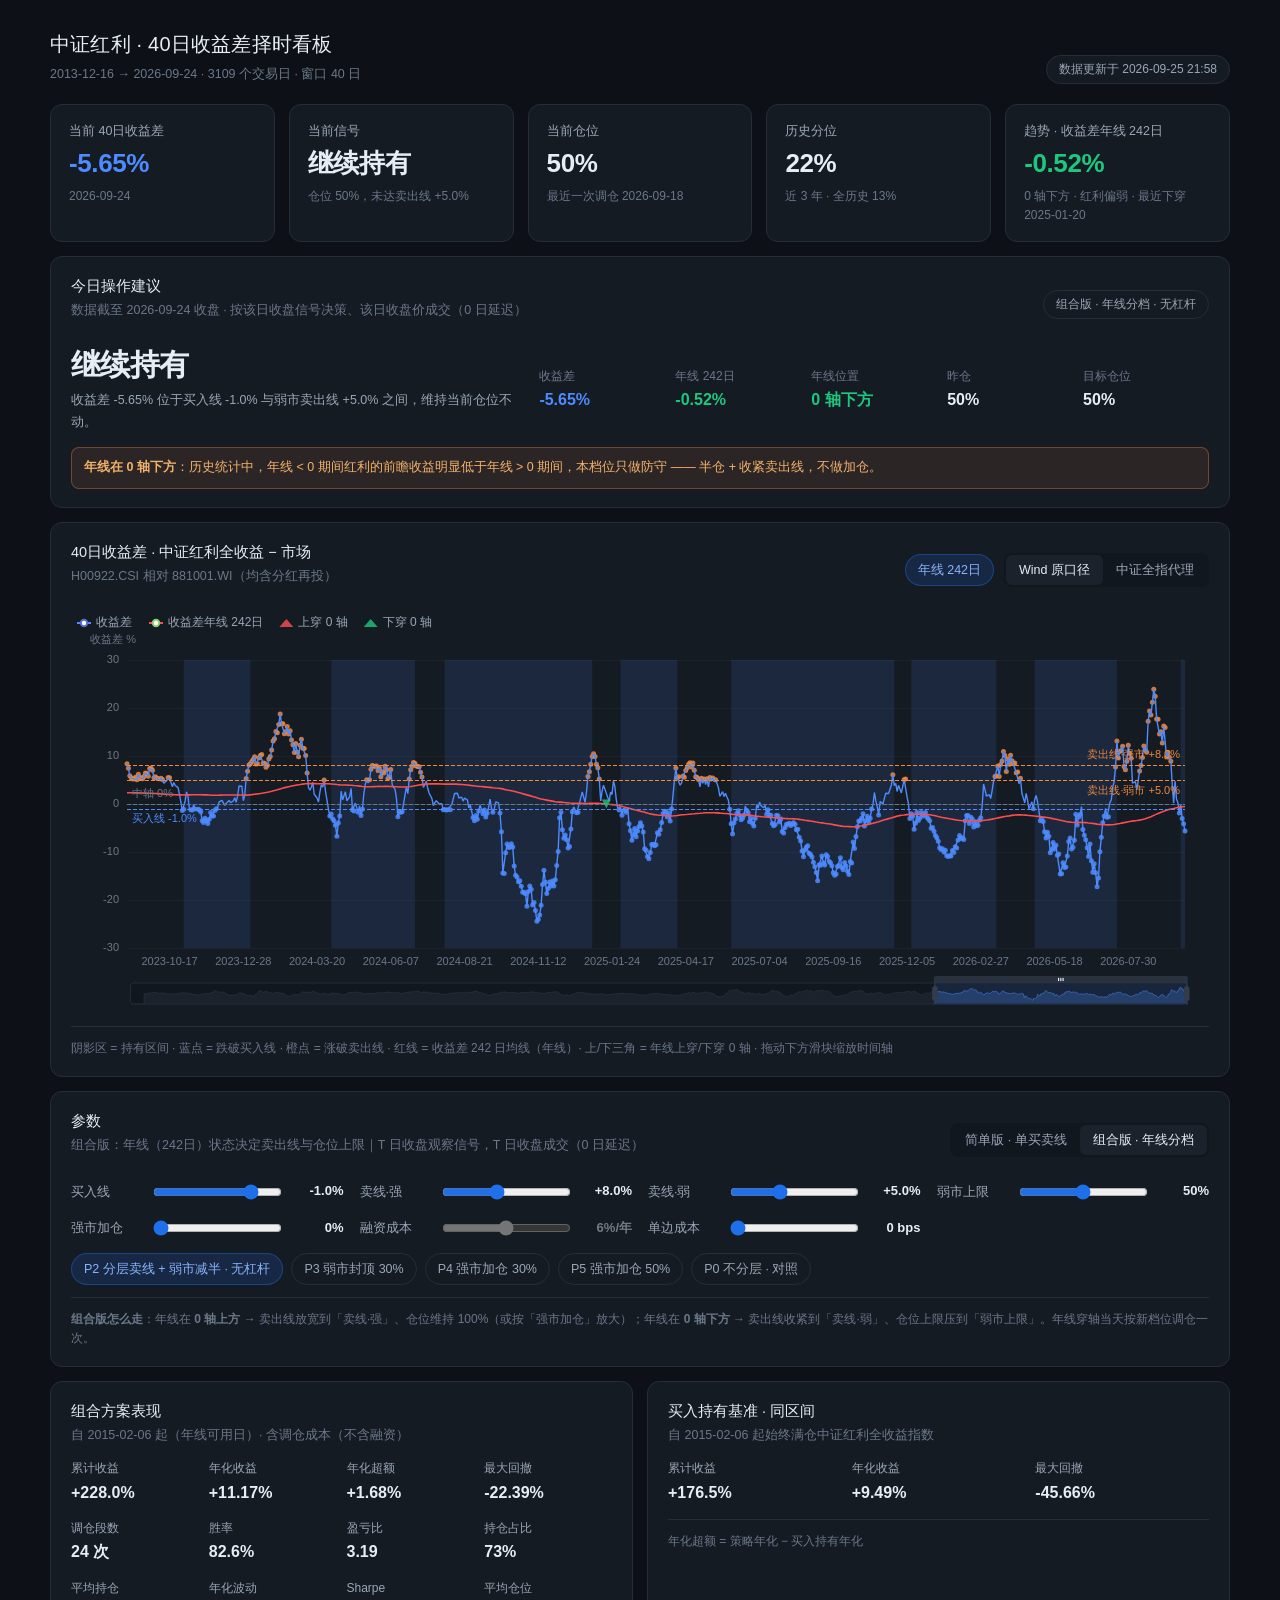
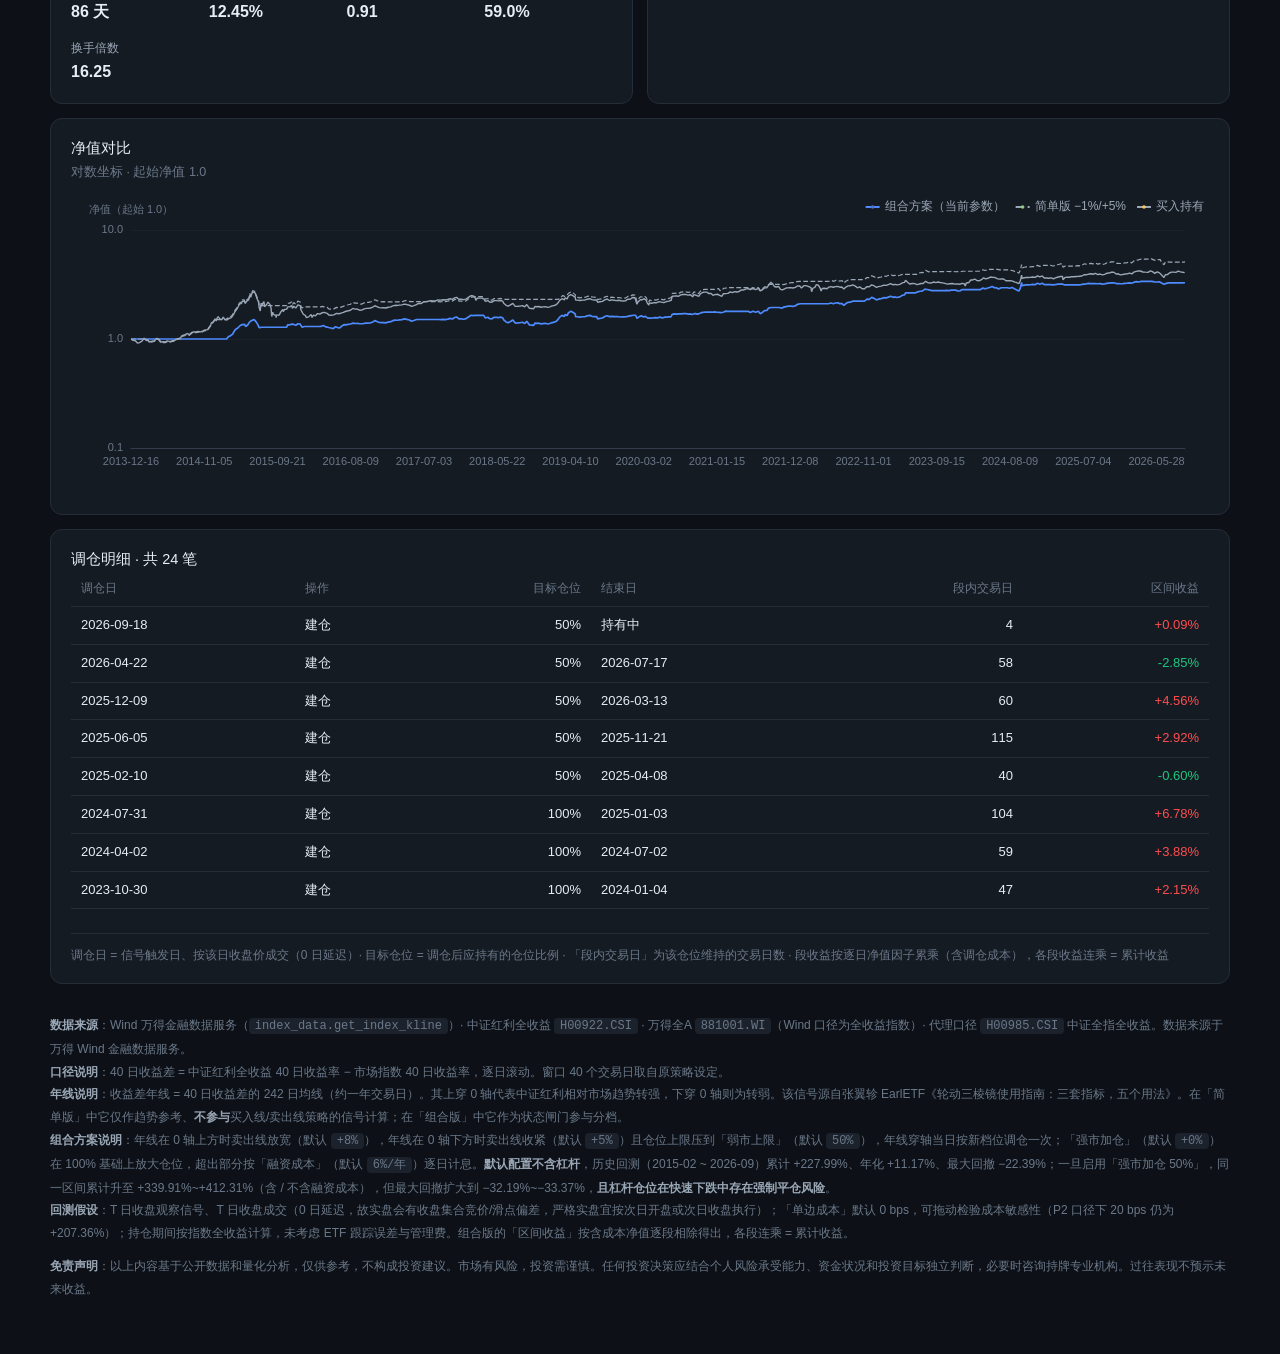
==== dividend-spread-timing/index.html @ fdf38a40 "量化策略看板：统一风格汇总站（门户 + 双因子轮动 / MACD-V / 红利收益差）" ====
<!DOCTYPE html>
<html lang="zh-CN">
<head>
<meta charset="UTF-8">
<meta name="viewport" content="width=device-width, initial-scale=1">
<title>中证红利 40日收益差择时看板</title>
<link rel="stylesheet" href="../theme.css">
<script src="vendor/echarts.min.js"></script>
<style>
  *{box-sizing:border-box}
  body{
    margin:0; background:var(--bg); color:var(--tx);
    font-family:-apple-system,BlinkMacSystemFont,"Segoe UI","PingFang SC","Hiragino Sans GB","Microsoft YaHei",sans-serif;
    font-size:14px; line-height:1.6; -webkit-font-smoothing:antialiased;
  }
  .wrap{max-width:1220px; margin:0 auto; padding:28px 20px 56px}
  header{display:flex; align-items:flex-end; justify-content:space-between; gap:16px; flex-wrap:wrap; margin-bottom:20px}
  h1{font-size:20px; font-weight:500; margin:0 0 4px; letter-spacing:.2px}
  .sub{font-size:12.5px; color:var(--tx3)}
  .badge{font-size:12px; color:var(--tx2); background:var(--panel); border:1px solid var(--line); border-radius:999px; padding:4px 12px}
  .grid{display:grid; gap:14px}
  .k4{grid-template-columns:repeat(auto-fit,minmax(200px,1fr))}
  .k2{grid-template-columns:repeat(auto-fit,minmax(320px,1fr))}
  .card{background:var(--panel); border:1px solid var(--line); border-radius:var(--radius); padding:18px 20px}
  .kpi{background:var(--panel); border:1px solid var(--line); border-radius:var(--radius); padding:16px 18px}
  .kpi .lb{font-size:12.5px; color:var(--tx2)}
  .kpi .val{font-size:26px; font-weight:600; letter-spacing:-.4px; margin-top:2px; font-variant-numeric:tabular-nums}
  .kpi .ft{font-size:12px; color:var(--tx3); margin-top:2px}
  .h2{font-size:14.5px; font-weight:500; margin:0 0 2px}
  .h2sub{font-size:12.5px; color:var(--tx3); margin:0 0 14px}
  .toolbar{display:flex; align-items:center; justify-content:space-between; gap:14px; flex-wrap:wrap; margin-bottom:12px}
  .seg{display:inline-flex; background:var(--panel3); border-radius:var(--radius-sm); padding:2px}
  .seg button{
    border:0; background:transparent; font:inherit; font-size:12.5px; color:var(--tx2);
    padding:5px 13px; border-radius:6px; cursor:pointer;
  }
  .seg button.active{background:var(--panel2); color:var(--tx); font-weight:500}
  .chip{
    border:1px solid var(--line); background:var(--panel); font:inherit; font-size:12.5px; color:var(--tx2);
    padding:5px 12px; border-radius:999px; cursor:pointer;
  }
  .chip.active{background:rgba(31,111,235,.16); border-color:rgba(31,111,235,.40); color:var(--accent-tx); font-weight:500}
  .ctl{display:grid; grid-template-columns:repeat(auto-fit,minmax(240px,1fr)); gap:16px}
  .row{display:flex; align-items:center; gap:12px}
  .row label{font-size:12.5px; color:var(--tx2); width:52px; flex:none}
  .row input[type=range]{flex:1; accent-color:var(--accent)}
  .row .v{font-size:13px; width:56px; text-align:right; font-variant-numeric:tabular-nums; font-weight:600}
  .stats{display:grid; grid-template-columns:repeat(auto-fit,minmax(112px,1fr)); gap:14px 10px}
  .stat .lb{font-size:12px; color:var(--tx2)}
  .stat .val{font-size:16px; font-weight:600; font-variant-numeric:tabular-nums; margin-top:1px}
  .foot-note{font-size:12px; color:var(--tx3); margin-top:14px; padding-top:12px; border-top:1px solid var(--line)}
  .chart{width:100%}
  #mainChart{height:400px}
  #navChart{height:300px}
  table{width:100%; border-collapse:collapse; font-size:13px}
  th{text-align:left; font-weight:500; font-size:12px; color:var(--tx3); padding:0 10px 8px; border-bottom:1px solid var(--line)}
  td{padding:8px 10px; border-bottom:1px solid var(--line); font-variant-numeric:tabular-nums}
  th.num, td.num{text-align:right}
  td.win{color:var(--up); font-weight:500}
  td.lose{color:var(--dn)}
  td.empty{text-align:center; color:var(--tx3); padding:24px}
  .tbl-wrap{max-height:340px; overflow:auto}
  .tag{font-size:11.5px; padding:1px 8px; border-radius:var(--radius-pill); background:rgba(31,111,235,.16); color:var(--accent-tx)}
  .tt-date{font-size:12px; color:var(--tx3); margin-bottom:2px}
  .tt-row{font-size:12.5px; line-height:1.7}
  .tt-dot{display:inline-block; width:8px; height:8px; border-radius:50%; margin-right:6px}
  footer{margin-top:30px; font-size:12px; color:var(--tx3); line-height:1.9}
  footer b{color:var(--tx2); font-weight:600}
  #loading{padding:60px 0; text-align:center; color:var(--tx3)}
  .err{color:var(--up); font-size:14px}
  .err-sub{font-size:12.5px; color:var(--tx3); line-height:1.9}
  code{background:var(--panel2); padding:1px 6px; border-radius:4px; font-size:12px}
  .row.wide label{width:68px}
  .switch{display:flex; align-items:center; gap:8px; font-size:12.5px; color:var(--tx2); cursor:pointer; user-select:none}
  .switch input{accent-color:var(--accent); width:15px; height:15px; cursor:pointer}
  /* ── 今日操作建议 ── */
  .advice{display:grid; grid-template-columns:minmax(250px,1fr) 1.5fr; gap:22px; align-items:center}
  @media (max-width:780px){ .advice{grid-template-columns:1fr; gap:16px} }
  .advice-act{font-size:30px; font-weight:700; letter-spacing:-.6px; line-height:1.25; font-variant-numeric:tabular-nums}
  .advice-why{font-size:12.5px; color:var(--tx2); margin-top:6px; line-height:1.75}
  .advice-cells{display:grid; grid-template-columns:repeat(auto-fit,minmax(94px,1fr)); gap:14px 10px}
  .acell .lb{font-size:12px; color:var(--tx3)}
  .acell .val{font-size:16px; font-weight:600; font-variant-numeric:tabular-nums; margin-top:1px}
  .warn{background:rgba(240,136,62,.10); border:1px solid rgba(240,136,62,.35); color:var(--warn-tx); border-radius:var(--radius-sm);
        padding:9px 12px; font-size:12.5px; line-height:1.7; margin-top:14px}
  .warn b{font-weight:700}
</style>
</head>
<body>
<div class="wrap">

  <header>
    <div>
      <h1>中证红利 · 40日收益差择时看板</h1>
      <div class="sub" id="span">加载中…</div>
    </div>
    <div class="badge">数据更新于 <span id="updated">—</span></div>
  </header>

  <div id="loading">正在加载行情数据…</div>

  <div class="grid k4" style="margin-bottom:14px">
    <div class="kpi">
      <div class="lb">当前 40日收益差</div>
      <div class="val" id="kpiSpread">—</div>
      <div class="ft" id="kpiDate">—</div>
    </div>
    <div class="kpi">
      <div class="lb">当前信号</div>
      <div class="val" id="kpiSignal">—</div>
      <div class="ft" id="kpiSignalSub">—</div>
    </div>
    <div class="kpi">
      <div class="lb" id="kpiHeldLb">已持有</div>
      <div class="val" id="kpiHeld">—</div>
      <div class="ft" id="kpiHeldSub">—</div>
    </div>
    <div class="kpi">
      <div class="lb">历史分位</div>
      <div class="val" id="kpiPct">—</div>
      <div class="ft" id="kpiPctSub">—</div>
    </div>
    <div class="kpi">
      <div class="lb">趋势 · 收益差年线 242日</div>
      <div class="val" id="kpiMA">—</div>
      <div class="ft" id="kpiMAsub">—</div>
    </div>
  </div>

  <!-- 组合版专属：今日操作建议 -->
  <div class="card" id="adviceCard" style="margin-bottom:14px; display:none">
    <div class="toolbar" style="margin-bottom:12px">
      <div>
        <div class="h2">今日操作建议</div>
        <div class="h2sub" id="adviceDate">—</div>
      </div>
      <div class="badge" id="adviceBadge">组合版 · 年线分档</div>
    </div>
    <div class="advice">
      <div>
        <div class="advice-act" id="adviceAct">—</div>
        <div class="advice-why" id="adviceWhy">—</div>
      </div>
      <div class="advice-cells">
        <div class="acell"><div class="lb">收益差</div><div class="val" id="advSig">—</div></div>
        <div class="acell"><div class="lb">年线 242日</div><div class="val" id="advMA">—</div></div>
        <div class="acell"><div class="lb">年线位置</div><div class="val" id="advState">—</div></div>
        <div class="acell"><div class="lb">昨仓</div><div class="val" id="advCur">—</div></div>
        <div class="acell"><div class="lb">目标仓位</div><div class="val" id="advTgt">—</div></div>
      </div>
    </div>
    <div class="warn" id="adviceWarn" style="display:none"></div>
  </div>

  <div class="card" style="margin-bottom:14px">
    <div class="toolbar">
      <div>
        <div class="h2">40日收益差 · 中证红利全收益 − 市场</div>
        <div class="h2sub"><span id="divCode">—</span> 相对 <span id="mktCode">—</span>（均含分红再投）</div>
      </div>
      <div style="display:flex; align-items:center; gap:10px; flex-wrap:wrap">
        <button class="chip active" id="maToggle">年线 242日</button>
        <div class="seg">
          <button data-mode="wind" class="active">Wind 原口径</button>
          <button data-mode="proxy">中证全指代理</button>
        </div>
      </div>
    </div>
    <div class="chart" id="mainChart"></div>
    <div class="foot-note">
      阴影区 = 持有区间 · 蓝点 = 跌破买入线 · 橙点 = 涨破卖出线 · 红线 = 收益差 242 日均线（年线）· 上/下三角 = 年线上穿/下穿 0 轴 · 拖动下方滑块缩放时间轴
    </div>
  </div>

  <div class="card" style="margin-bottom:14px">
    <div class="toolbar">
      <div>
        <div class="h2">参数</div>
        <div class="h2sub" id="paramSub">T 日收盘观察信号，T 日收盘成交（0 日延迟）；持仓期间吃中证红利全收益指数日收益</div>
      </div>
      <div class="seg" id="engineSeg">
        <button data-engine="simple" class="active">简单版 · 单买卖线</button>
        <button data-engine="combo">组合版 · 年线分档</button>
      </div>
    </div>

    <!-- 简单版参数 -->
    <div id="panelSimple">
      <div class="ctl" style="margin-bottom:16px">
        <div class="row">
          <label>买入线</label>
          <input type="range" id="buySlider" min="-8" max="0" step="0.5" value="-1">
          <span class="v" id="buyVal">−1.0%</span>
        </div>
        <div class="row">
          <label>卖出线</label>
          <input type="range" id="sellSlider" min="1" max="15" step="0.5" value="5">
          <span class="v" id="sellVal">+5.0%</span>
        </div>
      </div>
      <div style="display:flex; gap:8px; flex-wrap:wrap">
        <button class="chip" data-preset="1" data-buy="-1" data-sell="5">大白优化版 −1% / +5%</button>
        <button class="chip" data-preset="1" data-buy="-5" data-sell="10">张老师原版 −5% / +10%</button>
        <button class="chip" data-preset="1" data-buy="-2" data-sell="3">窄格版 −2% / +3%</button>
        <button class="chip" data-preset="1" data-buy="-1" data-sell="8">宽卖版 −1% / +8%</button>
      </div>
    </div>

    <!-- 组合版参数 -->
    <div id="panelCombo" style="display:none">
      <div class="ctl" style="margin-bottom:14px">
        <div class="row wide">
          <label title="两档共用的买入线：收益差跌破即建仓">买入线</label>
          <input type="range" id="cBuy" min="-5" max="0" step="0.5" value="-1">
          <span class="v" id="cBuyVal">−1.0%</span>
        </div>
        <div class="row wide">
          <label title="年线在 0 轴上方（红利相对走强）时使用的卖出线，可放宽让利润跑">卖线·强</label>
          <input type="range" id="cSellUp" min="3" max="15" step="0.5" value="8">
          <span class="v" id="cSellUpVal">+8.0%</span>
        </div>
        <div class="row wide">
          <label title="年线在 0 轴下方（红利相对走弱）时使用的卖出线，收紧以尽快落袋">卖线·弱</label>
          <input type="range" id="cSellDown" min="2" max="10" step="0.5" value="5">
          <span class="v" id="cSellDownVal">+5.0%</span>
        </div>
        <div class="row wide">
          <label title="年线在 0 轴下方时，持仓比例的上限（弱市不满仓）">弱市上限</label>
          <input type="range" id="cCapLo" min="0" max="100" step="10" value="50">
          <span class="v" id="cCapLoVal">50%</span>
        </div>
        <div class="row wide">
          <label title="年线在 0 轴上方时，在 100% 基础上再加多少仓位（>0 即为使用杠杆）">强市加仓</label>
          <input type="range" id="cAddUp" min="0" max="100" step="10" value="0">
          <span class="v" id="cAddUpVal">+0%</span>
        </div>
        <div class="row wide">
          <label title="加仓部分（超出 100% 的仓位）按此年化利率计融资成本；加仓为 0 时不生效">融资成本</label>
          <input type="range" id="cFin" min="0" max="12" step="1" value="6">
          <span class="v" id="cFinVal">6%/年</span>
        </div>
        <div class="row wide">
          <label title="每次调仓的单边交易成本，用于检验成本敏感性">单边成本</label>
          <input type="range" id="cCost" min="0" max="20" step="1" value="0">
          <span class="v" id="cCostVal">0 bps</span>
        </div>
      </div>
      <div style="display:flex; gap:8px; flex-wrap:wrap">
        <button class="chip" data-combo="P2">P2 分层卖线 + 弱市减半 · 无杠杆</button>
        <button class="chip" data-combo="P3">P3 弱市封顶 30%</button>
        <button class="chip" data-combo="P4">P4 强市加仓 30%</button>
        <button class="chip" data-combo="P5">P5 强市加仓 50%</button>
        <button class="chip" data-combo="P0">P0 不分层 · 对照</button>
      </div>
      <div class="foot-note" style="margin-top:12px">
        <b>组合版怎么走</b>：年线在 <b>0 轴上方</b> → 卖出线放宽到「卖线·强」、仓位维持 100%（或按「强市加仓」放大）；年线在 <b>0 轴下方</b> → 卖出线收紧到「卖线·弱」、仓位上限压到「弱市上限」。年线穿轴当天按新档位调仓一次。
      </div>
    </div>
  </div>

  <div class="grid k2" style="margin-bottom:14px">
    <div class="card">
      <div class="h2" id="perfTitle">策略表现</div>
      <div class="h2sub" id="perfSub">全区间 · 按上述参数实时重算</div>
      <div class="stats">
        <div class="stat"><div class="lb">累计收益</div><div class="val" id="statTotal">—</div></div>
        <div class="stat"><div class="lb">年化收益</div><div class="val" id="statAnnual">—</div></div>
        <div class="stat"><div class="lb">年化超额</div><div class="val" id="statExcess">—</div></div>
        <div class="stat"><div class="lb">最大回撤</div><div class="val" id="statMDD">—</div></div>
        <div class="stat"><div class="lb" id="statTradesLb">交易次数</div><div class="val" id="statTrades">—</div></div>
        <div class="stat"><div class="lb">胜率</div><div class="val" id="statWin">—</div></div>
        <div class="stat"><div class="lb">盈亏比</div><div class="val" id="statPL">—</div></div>
        <div class="stat"><div class="lb">持仓占比</div><div class="val" id="statHold">—</div></div>
        <div class="stat"><div class="lb">平均持仓</div><div class="val" id="statAvgHold">—</div></div>
        <div class="stat"><div class="lb">年化波动</div><div class="val" id="statVol">—</div></div>
        <div class="stat"><div class="lb">Sharpe</div><div class="val" id="statSharpe">—</div></div>
        <div class="stat"><div class="lb">平均仓位</div><div class="val" id="statAvgW">—</div></div>
        <div class="stat"><div class="lb">换手倍数</div><div class="val" id="statTurn">—</div></div>
      </div>
    </div>
    <div class="card">
      <div class="h2" id="bhTitle">买入持有基准</div>
      <div class="h2sub" id="bhSub">始终满仓中证红利全收益指数</div>
      <div class="stats">
        <div class="stat"><div class="lb">累计收益</div><div class="val" id="bhTotal">—</div></div>
        <div class="stat"><div class="lb">年化收益</div><div class="val" id="bhAnnual">—</div></div>
        <div class="stat"><div class="lb">最大回撤</div><div class="val" id="bhMDD">—</div></div>
      </div>
      <div class="foot-note">年化超额 = 策略年化 − 买入持有年化</div>
    </div>
  </div>

  <div class="card" style="margin-bottom:14px">
    <div class="h2">净值对比</div>
    <div class="h2sub" id="navSub">对数坐标 · 起始净值 1.0</div>
    <div class="chart" id="navChart"></div>
  </div>

  <div class="card">
    <div class="toolbar" style="margin-bottom:8px">
      <div class="h2" style="margin:0"><span id="tradeTitle">交易明细</span> · 共 <span id="tradeCount">0</span> 笔</div>
    </div>
    <div class="tbl-wrap">
      <table>
        <thead>
          <tr id="tradeHead"></tr>
        </thead>
        <tbody id="tradeBody"></tbody>
      </table>
    </div>
    <div class="foot-note" id="tradeNote">—</div>
  </div>

  <footer>
    <div><b>数据来源</b>：Wind 万得金融数据服务（<code>index_data.get_index_kline</code>）· 中证红利全收益 <code>H00922.CSI</code> · 万得全A <code>881001.WI</code>（Wind 口径为全收益指数）· 代理口径 <code>H00985.CSI</code> 中证全指全收益。数据来源于万得 Wind 金融数据服务。</div>
    <div><b>口径说明</b>：40 日收益差 = 中证红利全收益 40 日收益率 − 市场指数 40 日收益率，逐日滚动。窗口 40 个交易日取自原策略设定。</div>
    <div><b>年线说明</b>：收益差年线 = 40 日收益差的 242 日均线（约一年交易日）。其上穿 0 轴代表中证红利相对市场趋势转强，下穿 0 轴则为转弱。该信号源自张翼轸 EarlETF《轮动三棱镜使用指南：三套指标，五个用法》。在「简单版」中它仅作趋势参考、<b>不参与</b>买入线/卖出线策略的信号计算；在「组合版」中它作为状态闸门参与分档。</div>
    <div><b>组合方案说明</b>：年线在 0 轴上方时卖出线放宽（默认 <code>+8%</code>），年线在 0 轴下方时卖出线收紧（默认 <code>+5%</code>）且仓位上限压到「弱市上限」（默认 <code>50%</code>），年线穿轴当日按新档位调仓一次；「强市加仓」（默认 <code>+0%</code>）在 100% 基础上放大仓位，超出部分按「融资成本」（默认 <code>6%/年</code>）逐日计息。<b>默认配置不含杠杆</b>，历史回测（2015-02 ~ 2026-09）累计 +227.99%、年化 +11.17%、最大回撤 −22.39%；一旦启用「强市加仓 50%」，同一区间累计升至 +339.91%~+412.31%（含 / 不含融资成本），但最大回撤扩大到 −32.19%~−33.37%，<b>且杠杆仓位在快速下跌中存在强制平仓风险</b>。</div>
    <div><b>回测假设</b>：T 日收盘观察信号、T 日收盘成交（0 日延迟，故实盘会有收盘集合竞价/滑点偏差，严格实盘宜按次日开盘或次日收盘执行）；「单边成本」默认 0 bps，可拖动检验成本敏感性（P2 口径下 20 bps 仍为 +207.36%）；持仓期间按指数全收益计算，未考虑 ETF 跟踪误差与管理费。组合版的「区间收益」按含成本净值逐段相除得出，各段连乘 = 累计收益。</div>
    <div style="margin-top:10px"><b>免责声明</b>：以上内容基于公开数据和量化分析，仅供参考，不构成投资建议。市场有风险，投资需谨慎。任何投资决策应结合个人风险承受能力、资金状况和投资目标独立判断，必要时咨询持牌专业机构。过往表现不预示未来收益。</div>
  </footer>
</div>

<!-- 内联数据：双击本文件（file://）时也能源源不断供数，不依赖 HTTP 服务 -->
<!-- 本地快照：老站数据不可达时的兜底，保证页面不空白 -->
<script src="data/data.js?v=3"></script>
<!-- 老站最新数据：正常时覆盖上一行（同域，无跨域限制） -->
<script src="https://sfj2450943.github.io/dividend-spread-timing/data/data.js"></script>
<script src="app.js?v=8"></script>
</body>
</html>
---- theme.css ----
/* ==========================================================================
   量化策略汇总站 · 唯一主题源
   --------------------------------------------------------------------------
   三个策略页（macdv-monitor / dual-factor-rotation / dividend-spread-timing）
   与门户页共用本文件。改动此处 = 全站同步。

   约定：
   1. 变量名统一，不要在页面里再定义 :root 颜色。
   2. 组件类一律 q- 前缀，避免与各页原有 .card/.btn/.badge 冲突。
   3. 涨跌语义全站统一为 A 股口径：红涨绿跌。
   4. 子页手写 SVG 不认 CSS 变量，用 sc-* / fc-* 工具类，
      或由 JS 调 QC(name) 读取变量值。
   ========================================================================== */

:root{
  /* 让原生表单控件（range 轨道、勾选框、滚动条）走深色渲染 */
  color-scheme:dark;

  /* ── 底层 ───────────────────────────────────────────── */
  --bg:#0d1117;          /* 页面底 */
  --bg2:#0b0f17;         /* 凹陷区：图表底、输入框 */
  --panel:#151b23;       /* 卡片 */
  --panel2:#1b222c;      /* 卡内嵌块 / 表头 / 次级按钮 */
  --panel3:#11171f;      /* 更深一级：表头首行、分段底 */
  --panel-h:#243040;     /* 交互态：按钮 / 小控件 hover */
  --row-h:#1a212b;       /* 表格行 hover */
  --row-det:#131a22;     /* 表格展开明细行 */
  --line:#252d38;        /* 主分隔线 */
  --line2:#323c4a;       /* 强边框 / hover 边框 */

  /* ── 文字 ───────────────────────────────────────────── */
  --tx:#e6edf3;
  --tx2:#9aa7b6;
  --tx3:#6b7889;

  /* ── 语义色（A 股口径：红涨绿跌，全站强制）───────────── */
  --up:#ff4d4f;          /* 涨 / 盈利 */
  --dn:#1ec77d;          /* 跌 / 亏损 */
  --upz:rgba(255,77,79,.09);      /* 淡底 */
  --dnz:rgba(30,199,125,.09);
  --upb:rgba(255,77,79,.20);      /* 强底 */
  --dnb:rgba(30,199,125,.20);

  /* ── 强调色 ─────────────────────────────────────────── */
  --accent:#1f6feb;      /* 主：按钮 / 选中态 / 链接 / 主数据线 */
  --accent-h:#2b7cf7;
  --accent-l:#4d8bff;    /* 图表用的亮一档蓝 */
  --accent-tx:#8ab4ff;   /* 半透明强调底上的文字 */
  --gold:#f0a020;        /* 次：评分 / 排名 / 持仓 */
  --warn:#f0883e;        /* 警示 */
  --warn-tx:#f5b26b;     /* 警示底上的文字 */

  /* ── 形体 ───────────────────────────────────────────── */
  --radius:12px;
  --radius-sm:8px;
  --radius-lg:16px;
  --radius-pill:999px;
  --shadow:0 1px 2px rgba(0,0,0,.25);        /* 卡片：扁平优先 */
  --shadow-lg:0 20px 70px rgba(0,0,0,.55);   /* 仅浮层 / 弹窗 */

  /* ── 版式 ───────────────────────────────────────────── */
  --maxw:1220px;         /* 常规内容宽度 */
  --maxw-wide:1720px;    /* 宽表页面（如 macdv-monitor 的多列监控表） */
  --gap:14px;
  --fs:14px;             /* 基准 */
  --fs-sm:12.5px;        /* 次级 */
  --fs-xs:11px;          /* 标签 / 轴 */
  --font:-apple-system,BlinkMacSystemFont,"Segoe UI","PingFang SC","Hiragino Sans GB","Microsoft YaHei",sans-serif;
  --mono:ui-monospace,SFMono-Regular,Menlo,Consolas,monospace;
}

/* ==========================================================================
   基础
   ========================================================================== */

*,*::before,*::after{box-sizing:border-box}

html,body{
  margin:0;
  background:var(--bg);
  color:var(--tx);
  font:var(--fs)/1.6 var(--font);
  -webkit-font-smoothing:antialiased;
  -moz-osx-font-smoothing:grayscale;
}

/* 数字一律等宽，避免跳动 */
.q-num{font-variant-numeric:tabular-nums}

/* 语义文字色 */
.q-up{color:var(--up)}
.q-dn{color:var(--dn)}
.q-tx2{color:var(--tx2)}
.q-tx3{color:var(--tx3)}
.q-accent{color:var(--accent)}
.q-gold{color:var(--gold)}

/* ==========================================================================
   布局
   ========================================================================== */

.q-wrap{max-width:var(--maxw);margin:0 auto;padding:28px 20px 56px}

.q-grid{display:grid;gap:var(--gap)}
.q-grid-2{grid-template-columns:repeat(auto-fit,minmax(320px,1fr))}
.q-grid-3{grid-template-columns:repeat(auto-fit,minmax(240px,1fr))}
.q-grid-4{grid-template-columns:repeat(auto-fit,minmax(200px,1fr))}

/* ==========================================================================
   组件
   ========================================================================== */

/* ── 卡片 ─────────────────────────────────────────────── */
.q-card{
  background:var(--panel);
  border:1px solid var(--line);
  border-radius:var(--radius);
  box-shadow:var(--shadow);
  padding:18px 20px;
}
.q-card-head{
  display:flex;align-items:center;justify-content:space-between;
  gap:10px;flex-wrap:wrap;
  padding-bottom:12px;margin-bottom:14px;
  border-bottom:1px solid var(--line);
}
.q-card-head h2,.q-card-head h3{
  margin:0;font-size:14.5px;font-weight:500;line-height:1.4;
}

/* ── 区块标题 ─────────────────────────────────────────── */
.q-h1{margin:0 0 4px;font-size:20px;font-weight:500;letter-spacing:.2px;line-height:1.35}
.q-h2{margin:0 0 2px;font-size:14.5px;font-weight:500}
.q-sub{margin:0;font-size:var(--fs-sm);color:var(--tx3)}

/* ── 按钮 ─────────────────────────────────────────────── */
.q-btn{
  display:inline-flex;align-items:center;justify-content:center;gap:6px;
  height:36px;padding:0 16px;
  border:1px solid var(--line2);border-radius:var(--radius-sm);
  background:var(--panel2);color:var(--tx);
  font:inherit;font-size:var(--fs-sm);font-weight:500;
  cursor:pointer;transition:background .15s,border-color .15s;
  text-decoration:none;
}
.q-btn:hover{background:#243040;border-color:#435265;color:var(--tx)}
.q-btn-pri{background:var(--accent);border-color:var(--accent);color:#fff}
.q-btn-pri:hover{background:var(--accent-h);border-color:var(--accent-h);color:#fff}
.q-btn-ghost{background:transparent;color:var(--tx2)}
.q-btn-ghost:hover{background:var(--panel2);color:var(--tx)}
.q-btn:disabled{opacity:.55;cursor:not-allowed}

/* ── 分段控件 ─────────────────────────────────────────── */
.q-seg{display:inline-flex;background:var(--panel3);border:1px solid var(--line);border-radius:var(--radius-sm);padding:2px}
.q-seg button{
  border:0;background:transparent;color:var(--tx2);
  font:inherit;font-size:var(--fs-sm);
  padding:5px 13px;border-radius:6px;cursor:pointer;transition:all .15s;
}
.q-seg button:hover{color:var(--tx)}
.q-seg button.active,.q-seg button.on{background:var(--panel2);color:var(--tx);font-weight:500}

/* ── 胶囊标签 ─────────────────────────────────────────── */
.q-pill{
  display:inline-flex;align-items:center;gap:5px;
  padding:3px 11px;border-radius:var(--radius-pill);
  border:1px solid var(--line2);background:var(--panel2);
  color:var(--tx2);font-size:var(--fs-xs);font-weight:500;
  white-space:nowrap;
}
.q-pill-accent{background:rgba(31,111,235,.16);border-color:rgba(31,111,235,.35);color:var(--accent-tx)}
.q-pill-gold{background:rgba(240,160,32,.16);border-color:rgba(240,160,32,.35);color:var(--gold)}
.q-pill-up{background:var(--upb);border-color:rgba(255,77,79,.35);color:#ff8a8c}
.q-pill-dn{background:var(--dnb);border-color:rgba(30,199,125,.35);color:#5fdcb0}

/* ── KPI ──────────────────────────────────────────────── */
.q-kpi{
  background:var(--panel);border:1px solid var(--line);
  border-radius:var(--radius);box-shadow:var(--shadow);
  padding:16px 18px;
}
.q-kpi .lb{font-size:var(--fs-sm);color:var(--tx2)}
.q-kpi .val{margin-top:2px;font-size:26px;font-weight:500;letter-spacing:-.4px;font-variant-numeric:tabular-nums}
.q-kpi .ft{margin-top:2px;font-size:var(--fs-xs);color:var(--tx3)}

/* ── 表格 ─────────────────────────────────────────────── */
.q-table{width:100%;border-collapse:collapse;font-size:var(--fs-sm)}
.q-table th{
  text-align:left;font-weight:500;font-size:var(--fs-xs);color:var(--tx3);
  padding:0 10px 8px;border-bottom:1px solid var(--line);white-space:nowrap;
}
.q-table td{
  padding:9px 10px;border-bottom:1px solid var(--line);
  font-variant-numeric:tabular-nums;white-space:nowrap;
}
.q-table th.num,.q-table td.num{text-align:right}
.q-table tbody tr:hover td{background:var(--panel2)}

/* ── 提示条 ───────────────────────────────────────────── */
.q-note{
  border:1px solid var(--line2);border-left:3px solid var(--accent);
  border-radius:var(--radius-sm);background:var(--panel);
  padding:10px 14px;font-size:var(--fs-sm);color:var(--tx2);line-height:1.7;
}
.q-note-warn{border-left-color:var(--warn);color:var(--warn-tx)}

/* ── 页脚 ─────────────────────────────────────────────── */
.q-footer{
  margin-top:30px;padding-top:18px;border-top:1px solid var(--line);
  font-size:var(--fs-xs);color:var(--tx3);line-height:1.9;
}
.q-footer .risk{color:#ff8a8a}

/* ==========================================================================
   SVG / 图表配色工具类
   手写 SVG 的 stroke/fill 不认 CSS 变量，用这些类挂载。
   ========================================================================== */

.sc-up{stroke:var(--up)}
.sc-dn{stroke:var(--dn)}
.sc-axis{stroke:var(--line2)}
.sc-grid{stroke:var(--line)}
.sc-zero{stroke:var(--tx3)}
.sc-accent{stroke:var(--accent-l)}
.sc-gold{stroke:var(--gold)}
.sc-warn{stroke:var(--warn)}
.sc-tx2{stroke:var(--tx2)}

.fc-up{fill:var(--up)}
.fc-dn{fill:var(--dn)}
.fc-accent{fill:var(--accent-l)}
.fc-gold{fill:var(--gold)}
.fc-tx2{fill:var(--tx2)}
.fc-tx3{fill:var(--tx3)}

/* 坐标轴 / 网格文字 */
text.ax{fill:var(--tx3);font-size:10px}

/* ==========================================================================
   ECharts 深色主题（供 app.js 读取）
   ========================================================================== */
:root{
  --ec-text:#6b7889;      /* 轴标签 */
  --ec-text2:#9aa7b6;     /* tooltip 正文 */
  --ec-axis:#323c4a;      /* 轴线 */
  --ec-split:#1b222c;     /* 网格线 */
  --ec-bg:transparent;    /* 图表底：透明，露出卡片底 */
  --ec-tooltip-bg:#1b222c;
  --ec-tooltip-line:#323c4a;
  --ec-zoom-fill:rgba(77,139,255,.12);
}
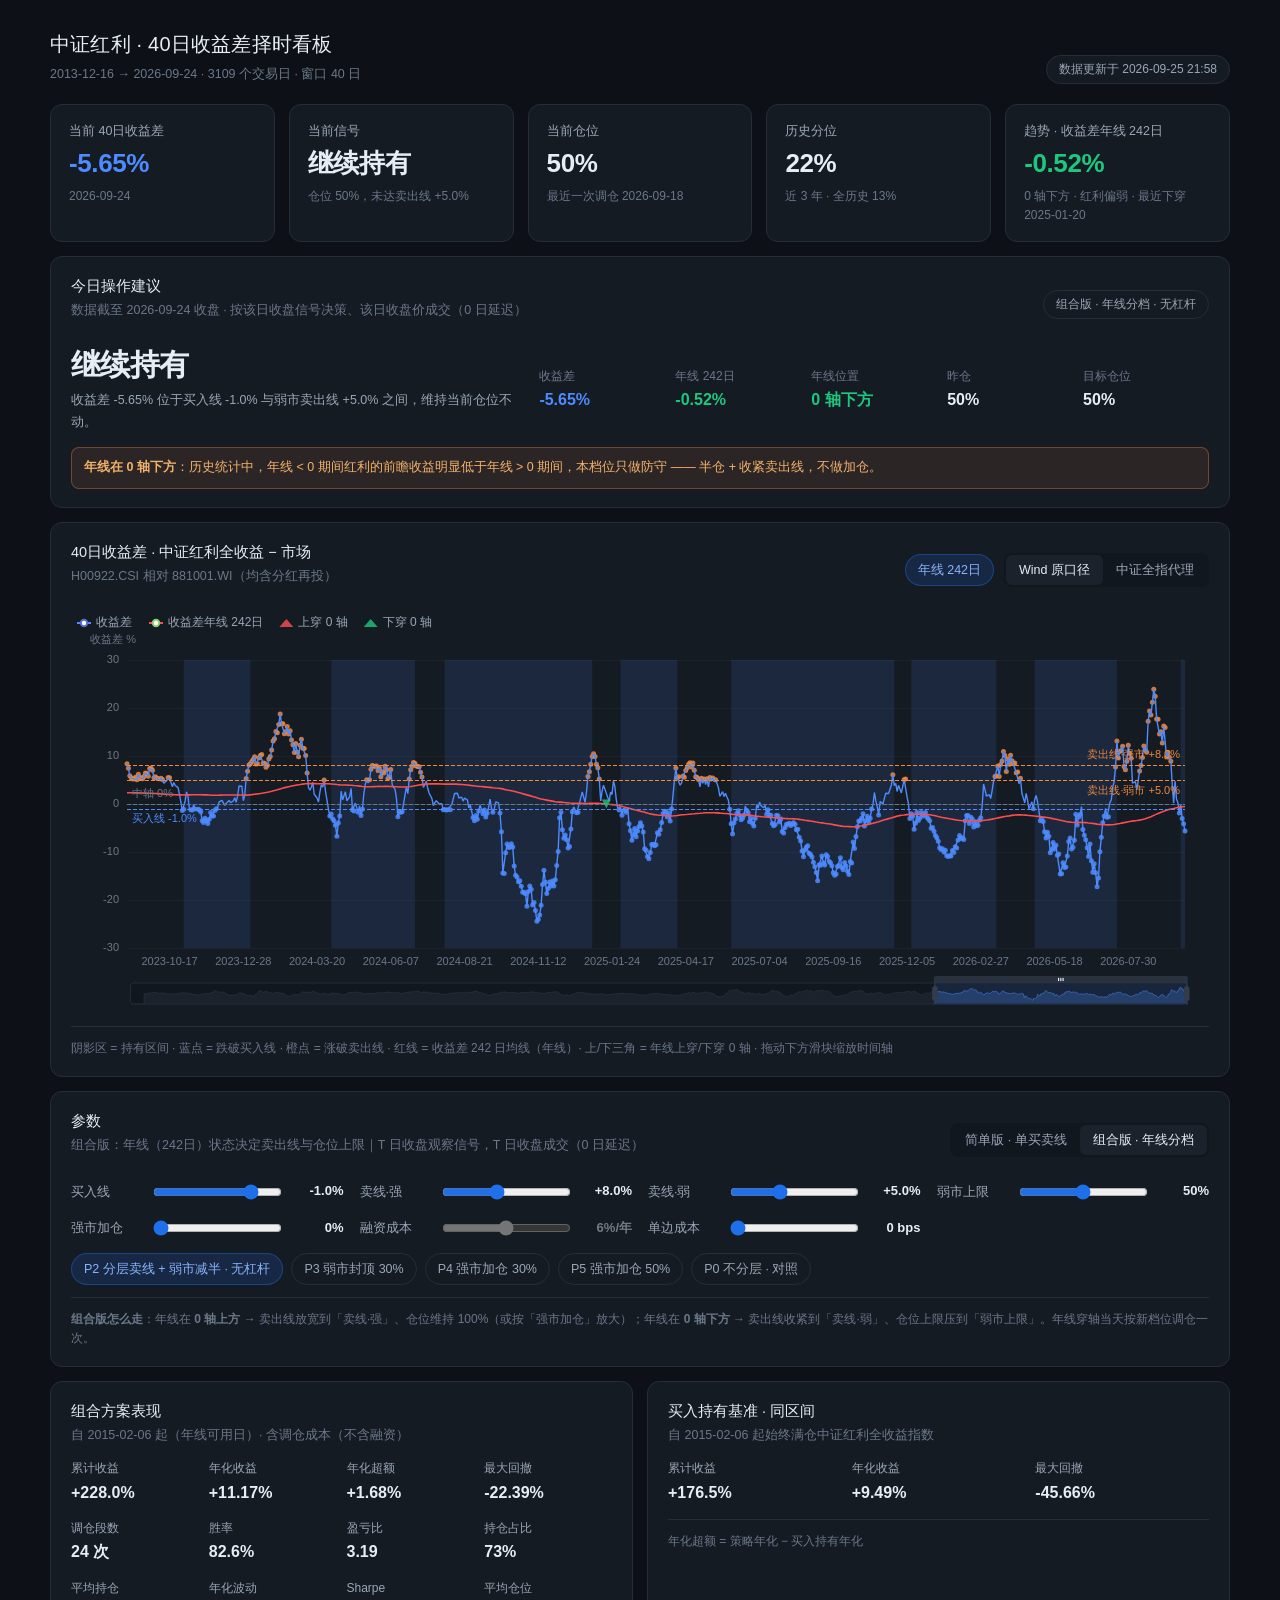
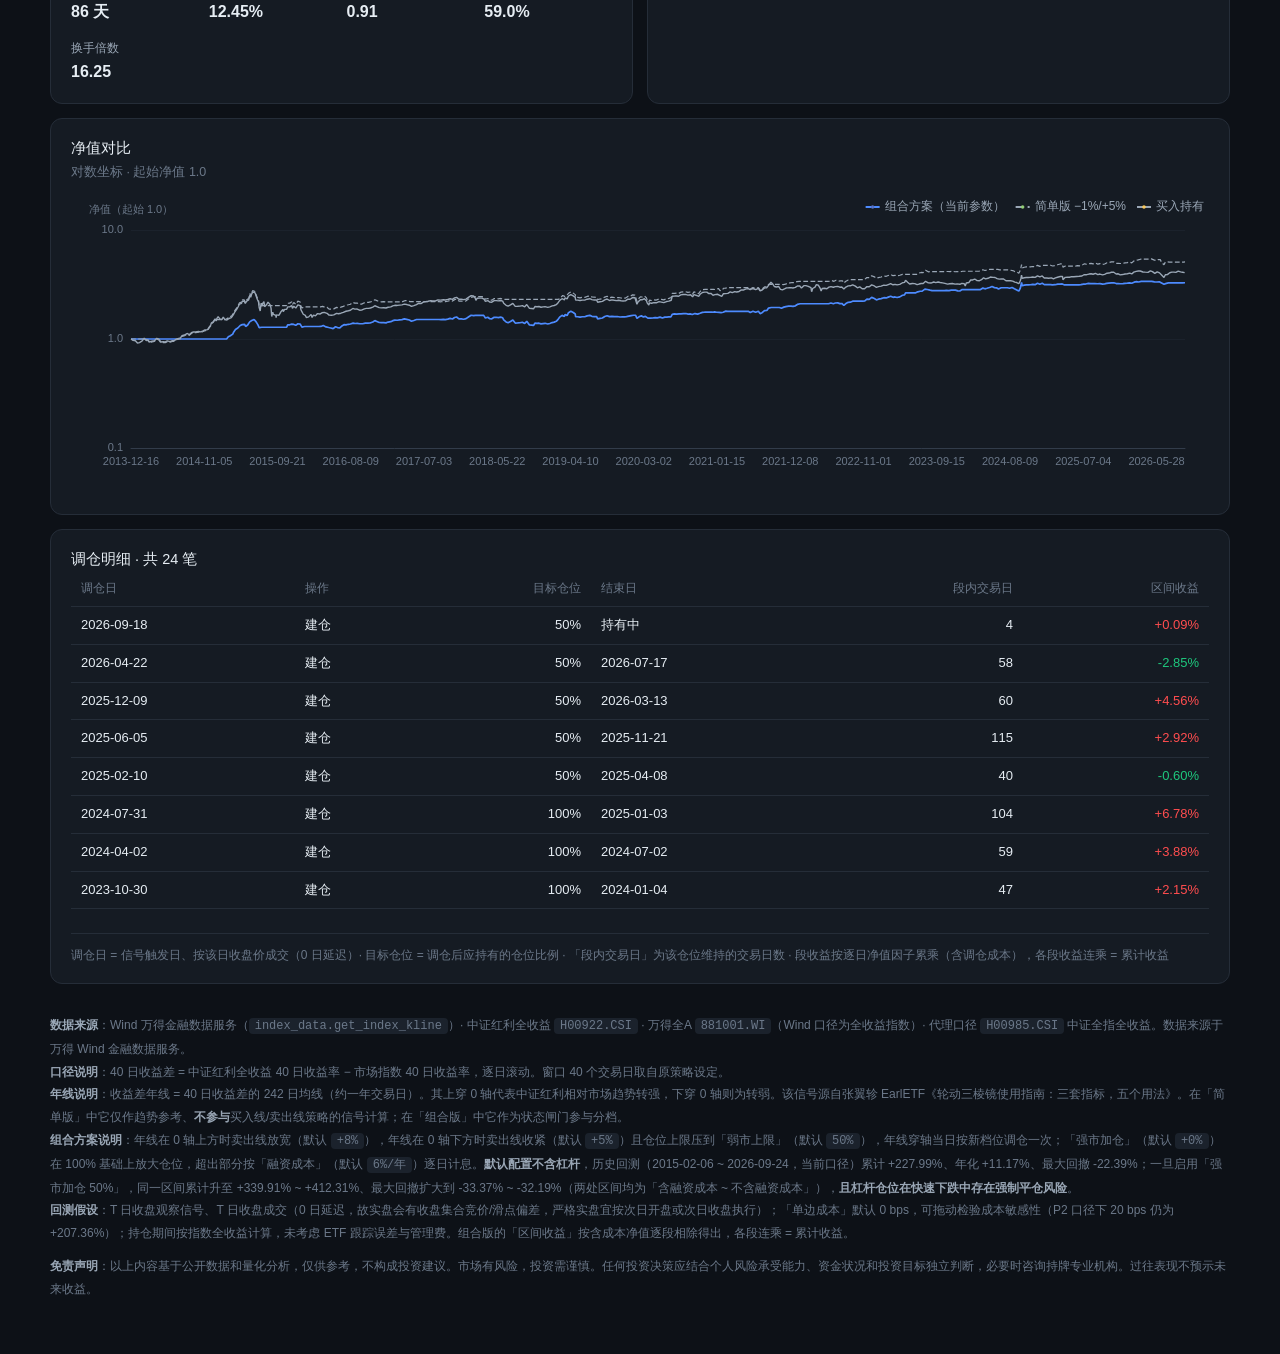
==== commit 1f826ad0: "修掉全站排查报告剩余 17 条：红利页数据守卫/热力图空值/游标分段/写入原子化，股息价差页页脚动态化/日期转义/滑杆去抖，双因子弹窗 Esc+焦点圈定/云同步冲突检测与重试/登出清定时器/错误码顺序" ====
--- a/dividend-spread-timing/index.html
+++ b/dividend-spread-timing/index.html
@@ -315,8 +315,8 @@
     <div><b>数据来源</b>：Wind 万得金融数据服务（<code>index_data.get_index_kline</code>）· 中证红利全收益 <code>H00922.CSI</code> · 万得全A <code>881001.WI</code>（Wind 口径为全收益指数）· 代理口径 <code>H00985.CSI</code> 中证全指全收益。数据来源于万得 Wind 金融数据服务。</div>
     <div><b>口径说明</b>：40 日收益差 = 中证红利全收益 40 日收益率 − 市场指数 40 日收益率，逐日滚动。窗口 40 个交易日取自原策略设定。</div>
     <div><b>年线说明</b>：收益差年线 = 40 日收益差的 242 日均线（约一年交易日）。其上穿 0 轴代表中证红利相对市场趋势转强，下穿 0 轴则为转弱。该信号源自张翼轸 EarlETF《轮动三棱镜使用指南：三套指标，五个用法》。在「简单版」中它仅作趋势参考、<b>不参与</b>买入线/卖出线策略的信号计算；在「组合版」中它作为状态闸门参与分档。</div>
-    <div><b>组合方案说明</b>：年线在 0 轴上方时卖出线放宽（默认 <code>+8%</code>），年线在 0 轴下方时卖出线收紧（默认 <code>+5%</code>）且仓位上限压到「弱市上限」（默认 <code>50%</code>），年线穿轴当日按新档位调仓一次；「强市加仓」（默认 <code>+0%</code>）在 100% 基础上放大仓位，超出部分按「融资成本」（默认 <code>6%/年</code>）逐日计息。<b>默认配置不含杠杆</b>，历史回测（2015-02 ~ 2026-09）累计 +227.99%、年化 +11.17%、最大回撤 −22.39%；一旦启用「强市加仓 50%」，同一区间累计升至 +339.91%~+412.31%（含 / 不含融资成本），但最大回撤扩大到 −32.19%~−33.37%，<b>且杠杆仓位在快速下跌中存在强制平仓风险</b>。</div>
-    <div><b>回测假设</b>：T 日收盘观察信号、T 日收盘成交（0 日延迟，故实盘会有收盘集合竞价/滑点偏差，严格实盘宜按次日开盘或次日收盘执行）；「单边成本」默认 0 bps，可拖动检验成本敏感性（P2 口径下 20 bps 仍为 +207.36%）；持仓期间按指数全收益计算，未考虑 ETF 跟踪误差与管理费。组合版的「区间收益」按含成本净值逐段相除得出，各段连乘 = 累计收益。</div>
+    <div><b>组合方案说明</b>：年线在 0 轴上方时卖出线放宽（默认 <code>+8%</code>），年线在 0 轴下方时卖出线收紧（默认 <code>+5%</code>）且仓位上限压到「弱市上限」（默认 <code>50%</code>），年线穿轴当日按新档位调仓一次；「强市加仓」（默认 <code>+0%</code>）在 100% 基础上放大仓位，超出部分按「融资成本」（默认 <code>6%/年</code>）逐日计息。<b>默认配置不含杠杆</b>，历史回测（<span id="ftSpan">—</span>，当前口径）累计 <span id="ftTotal">—</span>、年化 <span id="ftAnnual">—</span>、最大回撤 <span id="ftMDD">—</span>；一旦启用「强市加仓 50%」，同一区间累计升至 <span id="ftLevTotal">—</span>、最大回撤扩大到 <span id="ftLevMDD">—</span>（两处区间均为「含融资成本 ~ 不含融资成本」），<b>且杠杆仓位在快速下跌中存在强制平仓风险</b>。</div>
+    <div><b>回测假设</b>：T 日收盘观察信号、T 日收盘成交（0 日延迟，故实盘会有收盘集合竞价/滑点偏差，严格实盘宜按次日开盘或次日收盘执行）；「单边成本」默认 0 bps，可拖动检验成本敏感性（P2 口径下 20 bps 仍为 <span id="ftCost">—</span>）；持仓期间按指数全收益计算，未考虑 ETF 跟踪误差与管理费。组合版的「区间收益」按含成本净值逐段相除得出，各段连乘 = 累计收益。</div>
     <div style="margin-top:10px"><b>免责声明</b>：以上内容基于公开数据和量化分析，仅供参考，不构成投资建议。市场有风险，投资需谨慎。任何投资决策应结合个人风险承受能力、资金状况和投资目标独立判断，必要时咨询持牌专业机构。过往表现不预示未来收益。</div>
   </footer>
 </div>
